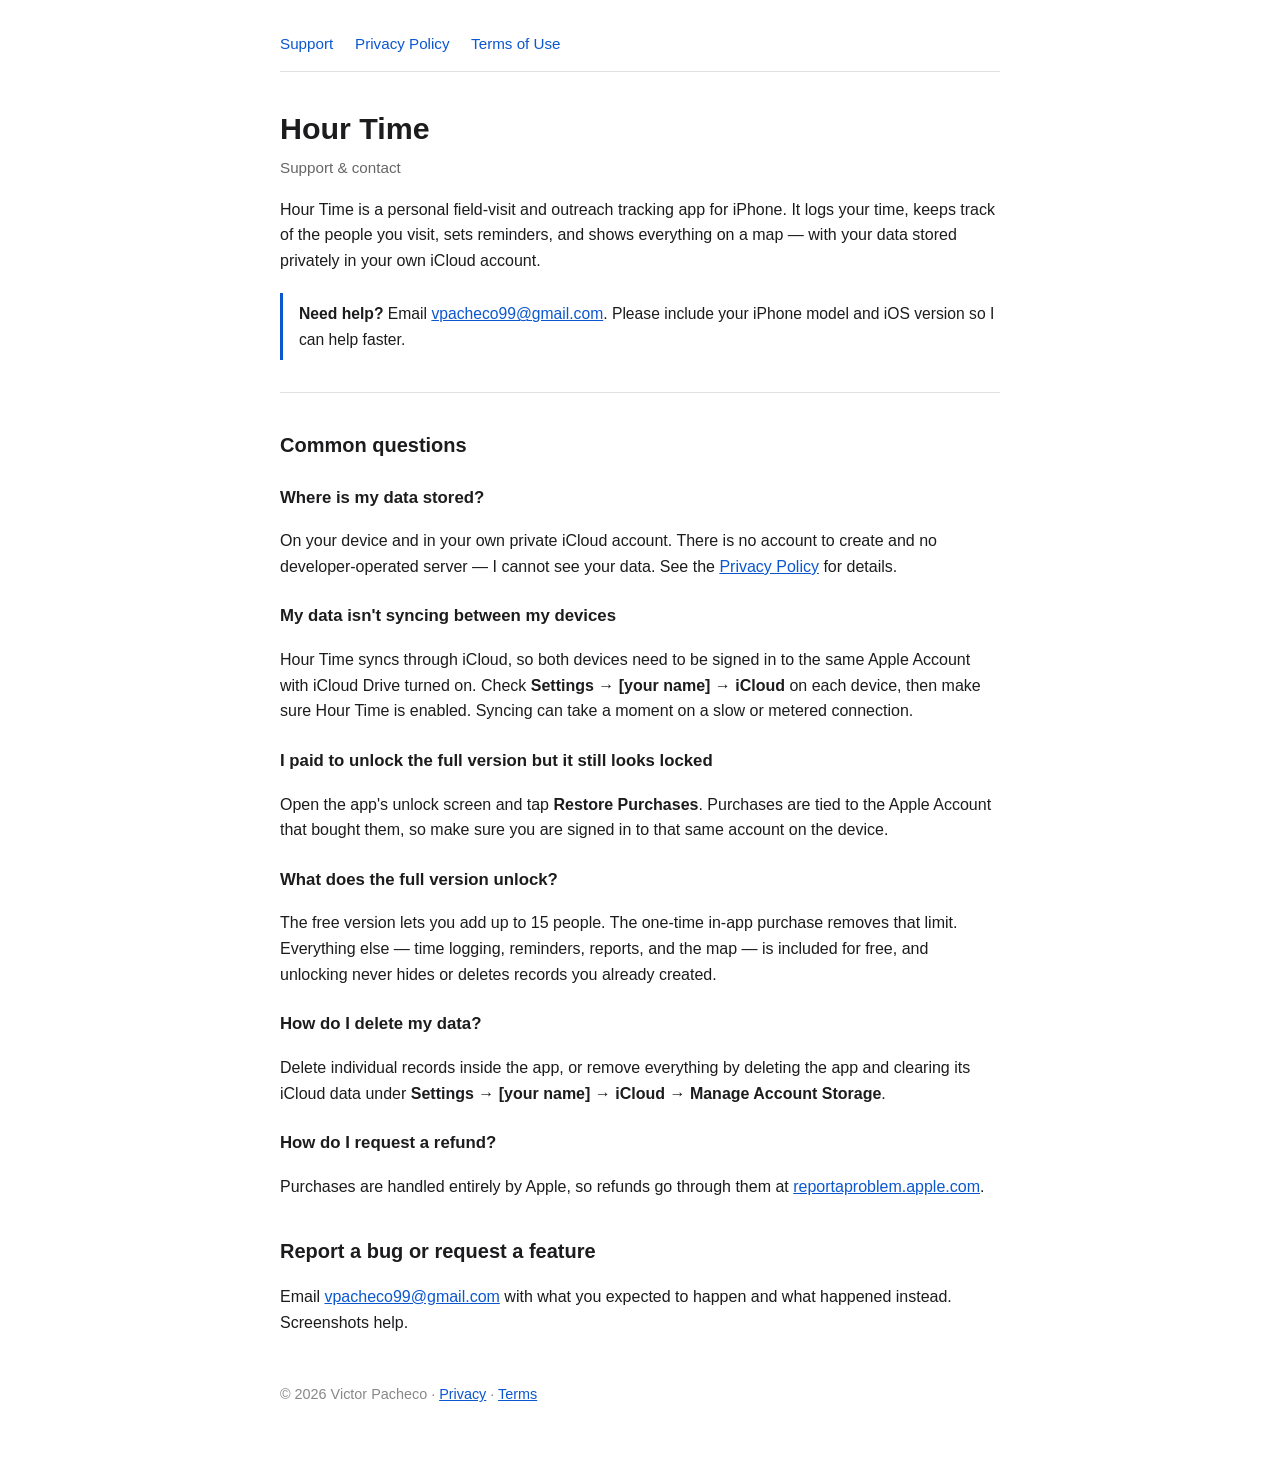
==== index.html @ 78f08866 "Add support, privacy, and terms pages for Hour Time Public pages served via GitHub Pages so the App " ====
<!DOCTYPE html>
<html lang="en">
<head>
<meta charset="utf-8">
<meta name="viewport" content="width=device-width, initial-scale=1">
<title>Hour Time — Support</title>
<link rel="stylesheet" href="style.css">
</head>
<body>

<nav>
  <a href="./">Support</a>
  <a href="privacy.html">Privacy Policy</a>
  <a href="terms.html">Terms of Use</a>
</nav>

<h1>Hour Time</h1>
<p class="meta">Support &amp; contact</p>

<p>
  Hour Time is a personal field-visit and outreach tracking app for iPhone. It logs your
  time, keeps track of the people you visit, sets reminders, and shows everything on a
  map — with your data stored privately in your own iCloud account.
</p>

<div class="callout">
  <strong>Need help?</strong> Email
  <a href="mailto:vpacheco99@gmail.com">vpacheco99@gmail.com</a>.
  Please include your iPhone model and iOS version so I can help faster.
</div>

<hr>

<h2>Common questions</h2>

<h3>Where is my data stored?</h3>
<p>
  On your device and in your own private iCloud account. There is no account to create
  and no developer-operated server — I cannot see your data. See the
  <a href="privacy.html">Privacy Policy</a> for details.
</p>

<h3>My data isn't syncing between my devices</h3>
<p>
  Hour Time syncs through iCloud, so both devices need to be signed in to the same Apple
  Account with iCloud Drive turned on. Check <strong>Settings &rarr; [your name] &rarr;
  iCloud</strong> on each device, then make sure Hour Time is enabled. Syncing can take a
  moment on a slow or metered connection.
</p>

<h3>I paid to unlock the full version but it still looks locked</h3>
<p>
  Open the app's unlock screen and tap <strong>Restore Purchases</strong>. Purchases are
  tied to the Apple Account that bought them, so make sure you are signed in to that same
  account on the device.
</p>

<h3>What does the full version unlock?</h3>
<p>
  The free version lets you add up to 15 people. The one-time in-app purchase removes
  that limit. Everything else — time logging, reminders, reports, and the map — is
  included for free, and unlocking never hides or deletes records you already created.
</p>

<h3>How do I delete my data?</h3>
<p>
  Delete individual records inside the app, or remove everything by deleting the app and
  clearing its iCloud data under <strong>Settings &rarr; [your name] &rarr; iCloud &rarr;
  Manage Account Storage</strong>.
</p>

<h3>How do I request a refund?</h3>
<p>
  Purchases are handled entirely by Apple, so refunds go through them at
  <a href="https://reportaproblem.apple.com">reportaproblem.apple.com</a>.
</p>

<h2>Report a bug or request a feature</h2>
<p>
  Email <a href="mailto:vpacheco99@gmail.com">vpacheco99@gmail.com</a> with what you
  expected to happen and what happened instead. Screenshots help.
</p>

<footer>
  &copy; 2026 Victor Pacheco &middot;
  <a href="privacy.html">Privacy</a> &middot;
  <a href="terms.html">Terms</a>
</footer>

</body>
</html>
---- style.css ----
:root { color-scheme: light dark; }
* { box-sizing: border-box; }
body {
  font-family: -apple-system, BlinkMacSystemFont, "Segoe UI", Roboto, Helvetica, Arial, sans-serif;
  line-height: 1.6;
  max-width: 760px;
  margin: 0 auto;
  padding: 2rem 1.25rem 4rem;
  color: #1c1c1e;
  background: #ffffff;
}
@media (prefers-color-scheme: dark) {
  body { color: #e6e6ea; background: #1c1c1e; }
  a { color: #6ea8fe; }
  hr { border-color: #38383a; }
  .meta { color: #9a9aa0; }
  code { background: #2c2c2e; }
  .callout { border-color: #6ea8fe; }
  nav { border-color: #38383a; }
}
h1 { font-size: 1.9rem; margin-bottom: 0.25rem; }
h2 { font-size: 1.25rem; margin-top: 2.25rem; }
h3 { font-size: 1.05rem; margin-top: 1.5rem; }
.meta { color: #666; font-size: 0.95rem; margin-top: 0; }
a { color: #0b57d0; }
hr { border: none; border-top: 1px solid #e2e2e6; margin: 2rem 0; }
ul { padding-left: 1.25rem; }
li { margin: 0.3rem 0; }
code { background: #f2f2f7; padding: 0.1rem 0.35rem; border-radius: 4px; font-size: 0.9em; }
.callout {
  border-left: 3px solid #0b57d0;
  padding: 0.5rem 0 0.5rem 1rem;
  margin: 1.25rem 0;
  font-size: 0.98rem;
}
nav {
  border-bottom: 1px solid #e2e2e6;
  padding-bottom: 0.9rem;
  margin-bottom: 2rem;
  font-size: 0.95rem;
}
nav a { margin-right: 1.1rem; text-decoration: none; }
nav a:hover { text-decoration: underline; }
footer { margin-top: 3rem; font-size: 0.9rem; color: #888; }
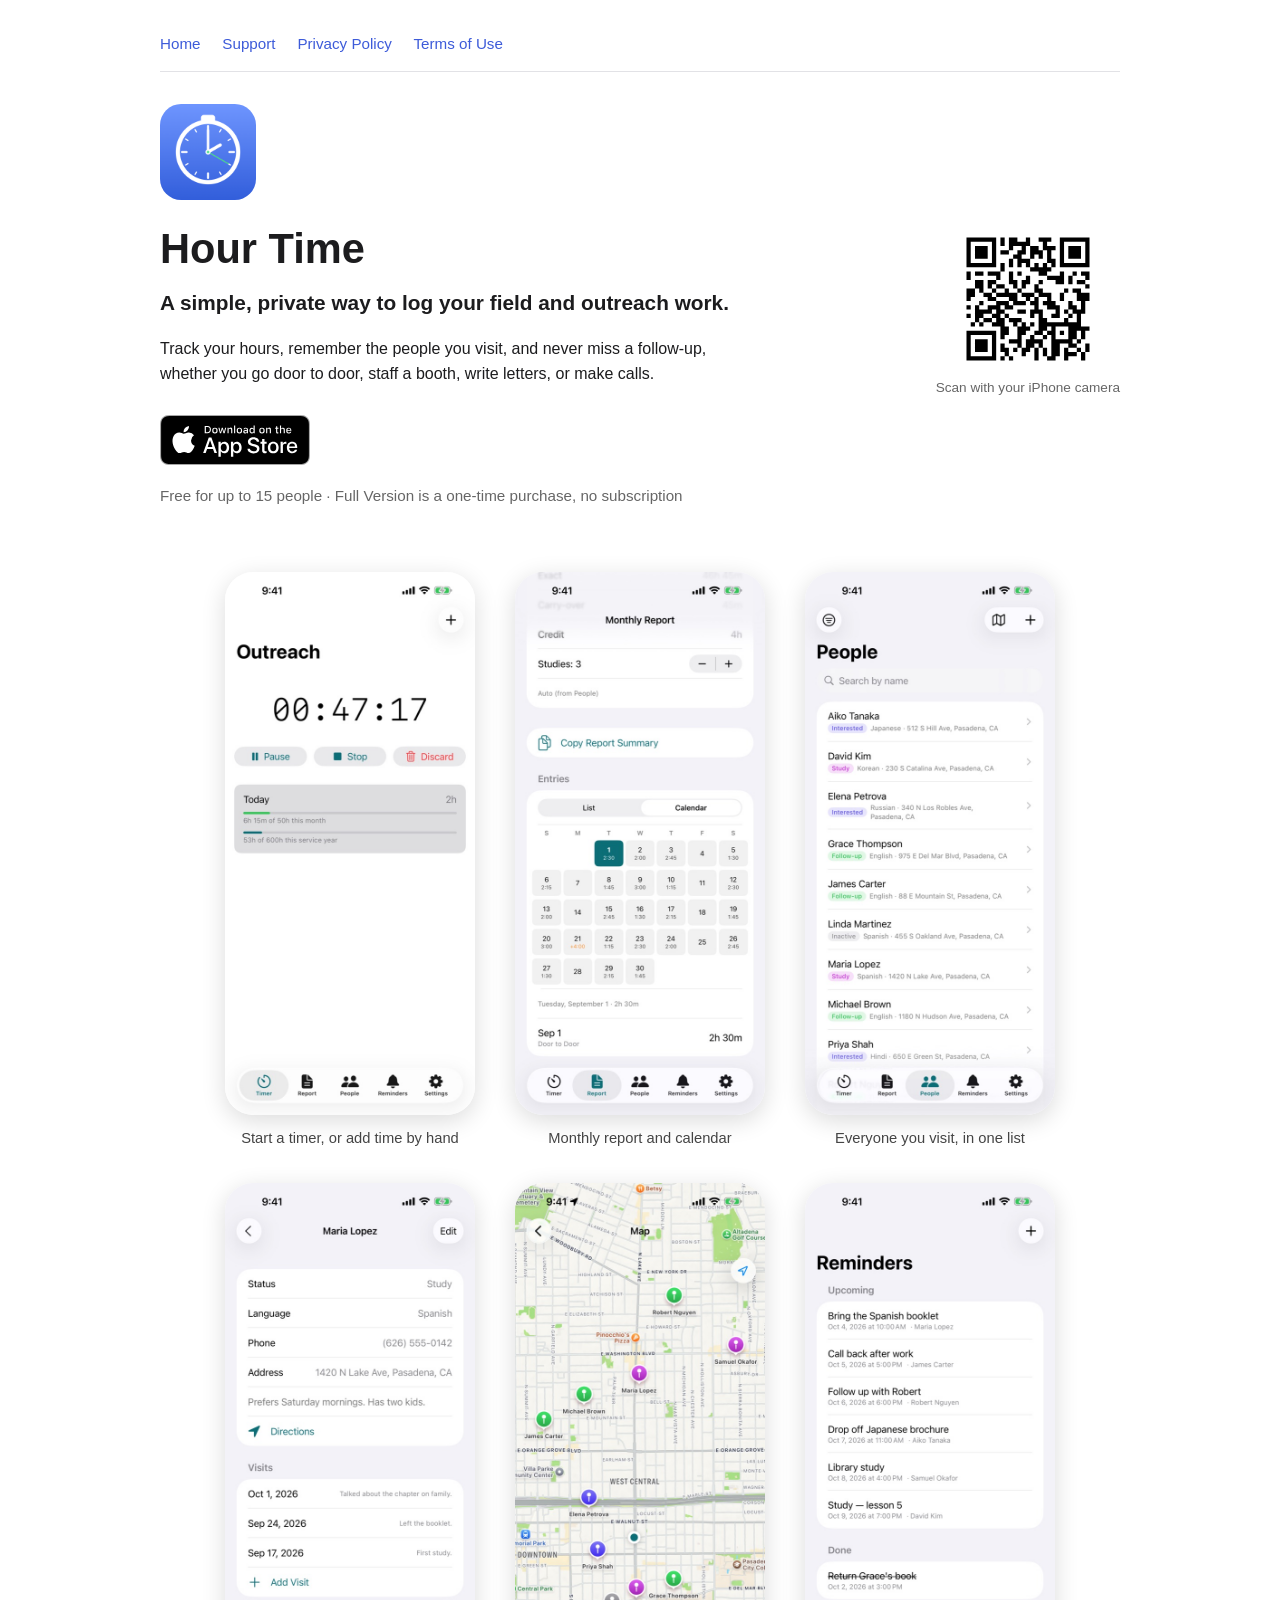
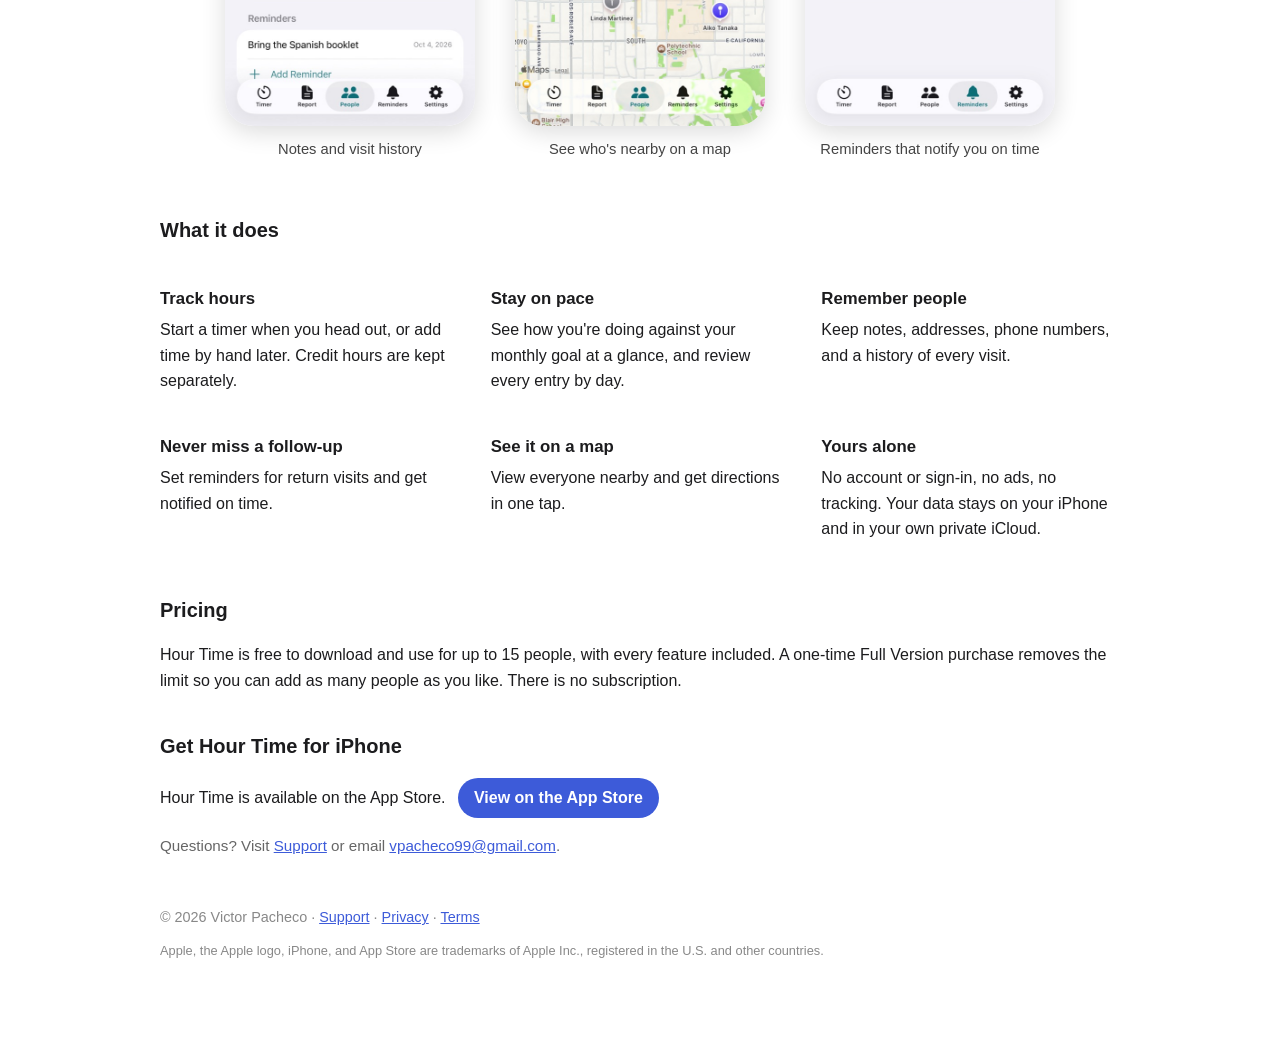
==== commit 49fde83f: "Add a home page with screenshots, App Store badge, and QR code The old index (support/FAQ) moves to " ====
--- a/index.html
+++ b/index.html
@@ -3,88 +3,142 @@
 <head>
 <meta charset="utf-8">
 <meta name="viewport" content="width=device-width, initial-scale=1">
-<title>Hour Time — Support</title>
+<title>Hour Time for iPhone — Outreach Log</title>
+<meta name="description" content="A simple, private way to log your field and outreach work. Track hours, remember the people you visit, and never miss a follow-up. Hour Time for iPhone is available on the App Store.">
+<meta name="apple-itunes-app" content="app-id=6784872252">
+<meta property="og:type" content="website">
+<meta property="og:title" content="Hour Time for iPhone — Outreach Log">
+<meta property="og:description" content="Track hours, remember the people you visit, and never miss a follow-up. Private, no ads, no account.">
+<meta property="og:url" content="https://cafeasp.github.io/hour-time-site/">
+<meta property="og:image" content="https://cafeasp.github.io/hour-time-site/images/icon.png">
 <link rel="stylesheet" href="style.css">
+<link rel="icon" type="image/png" href="images/favicon.png">
+<link rel="apple-touch-icon" href="apple-touch-icon.png">
 </head>
-<body>
+<body class="home">
 
 <nav>
-  <a href="./">Support</a>
+  <a href="./">Home</a>
+  <a href="support.html">Support</a>
   <a href="privacy.html">Privacy Policy</a>
   <a href="terms.html">Terms of Use</a>
 </nav>
 
-<h1>Hour Time</h1>
-<p class="meta">Support &amp; contact</p>
+<header class="hero">
+  <div class="hero-text">
+    <img class="app-icon" src="images/icon.png" width="96" height="96" alt="Hour Time app icon">
+    <h1>Hour Time</h1>
+    <p class="tagline">A simple, private way to log your field and outreach work.</p>
+    <p>
+      Track your hours, remember the people you visit, and never miss a follow-up,
+      whether you go door to door, staff a booth, write letters, or make calls.
+    </p>
+    <a class="badge" href="https://apps.apple.com/app/id6784872252">
+      <img src="images/download-on-the-app-store.svg" width="150" height="50"
+           alt="Download on the App Store">
+    </a>
+    <p class="price">Free for up to 15 people &middot; Full Version is a one-time purchase, no subscription</p>
+  </div>
+  <div class="qr">
+    <img src="images/qr-app-store.svg" width="140" height="140"
+         alt="QR code linking to Hour Time on the App Store">
+    <p>Scan with your iPhone camera</p>
+  </div>
+</header>
 
-<p>
-  Hour Time is a personal field-visit and outreach tracking app for iPhone. It logs your
-  time, keeps track of the people you visit, sets reminders, and shows everything on a
-  map — with your data stored privately in your own iCloud account.
-</p>
+<section class="gallery" aria-label="Screenshots">
+  <figure>
+    <img src="images/screen-timer.jpg" width="276" height="600" loading="lazy"
+         alt="Timer screen with a running outreach timer and this month's progress">
+    <figcaption>Start a timer, or add time by hand</figcaption>
+  </figure>
+  <figure>
+    <img src="images/screen-report.jpg" width="276" height="600" loading="lazy"
+         alt="Monthly report with total hours and a calendar of entries">
+    <figcaption>Monthly report and calendar</figcaption>
+  </figure>
+  <figure>
+    <img src="images/screen-people.jpg" width="276" height="600" loading="lazy"
+         alt="List of people with their status and last visit">
+    <figcaption>Everyone you visit, in one list</figcaption>
+  </figure>
+  <figure>
+    <img src="images/screen-person.jpg" width="276" height="600" loading="lazy"
+         alt="A person's details with notes, visit history and a reminder">
+    <figcaption>Notes and visit history</figcaption>
+  </figure>
+  <figure>
+    <img src="images/screen-map.jpg" width="276" height="600" loading="lazy"
+         alt="Map showing the people you visit as pins">
+    <figcaption>See who's nearby on a map</figcaption>
+  </figure>
+  <figure>
+    <img src="images/screen-reminders.jpg" width="276" height="600" loading="lazy"
+         alt="Upcoming reminders list">
+    <figcaption>Reminders that notify you on time</figcaption>
+  </figure>
+</section>
 
-<div class="callout">
-  <strong>Need help?</strong> Email
-  <a href="mailto:vpacheco99@gmail.com">vpacheco99@gmail.com</a>.
-  Please include your iPhone model and iOS version so I can help faster.
-</div>
+<section>
+  <h2>What it does</h2>
+  <div class="features">
+    <div>
+      <h3>Track hours</h3>
+      <p>Start a timer when you head out, or add time by hand later. Credit hours are kept separately.</p>
+    </div>
+    <div>
+      <h3>Stay on pace</h3>
+      <p>See how you're doing against your monthly goal at a glance, and review every entry by day.</p>
+    </div>
+    <div>
+      <h3>Remember people</h3>
+      <p>Keep notes, addresses, phone numbers, and a history of every visit.</p>
+    </div>
+    <div>
+      <h3>Never miss a follow-up</h3>
+      <p>Set reminders for return visits and get notified on time.</p>
+    </div>
+    <div>
+      <h3>See it on a map</h3>
+      <p>View everyone nearby and get directions in one tap.</p>
+    </div>
+    <div>
+      <h3>Yours alone</h3>
+      <p>No account or sign-in, no ads, no tracking. Your data stays on your iPhone and in your own private iCloud.</p>
+    </div>
+  </div>
+</section>
 
-<hr>
+<section>
+  <h2>Pricing</h2>
+  <p>
+    Hour Time is free to download and use for up to 15 people, with every feature included.
+    A one-time Full Version purchase removes the limit so you can add as many people as you
+    like. There is no subscription.
+  </p>
+</section>
 
-<h2>Common questions</h2>
-
-<h3>Where is my data stored?</h3>
-<p>
-  On your device and in your own private iCloud account. There is no account to create
-  and no developer-operated server — I cannot see your data. See the
-  <a href="privacy.html">Privacy Policy</a> for details.
-</p>
-
-<h3>My data isn't syncing between my devices</h3>
-<p>
-  Hour Time syncs through iCloud, so both devices need to be signed in to the same Apple
-  Account with iCloud Drive turned on. Check <strong>Settings &rarr; [your name] &rarr;
-  iCloud</strong> on each device, then make sure Hour Time is enabled. Syncing can take a
-  moment on a slow or metered connection.
-</p>
-
-<h3>I paid to unlock the full version but it still looks locked</h3>
-<p>
-  Open the app's unlock screen and tap <strong>Restore Purchases</strong>. Purchases are
-  tied to the Apple Account that bought them, so make sure you are signed in to that same
-  account on the device.
-</p>
-
-<h3>What does the full version unlock?</h3>
-<p>
-  The free version lets you add up to 15 people. The one-time in-app purchase removes
-  that limit. Everything else — time logging, reminders, reports, and the map — is
-  included for free, and unlocking never hides or deletes records you already created.
-</p>
-
-<h3>How do I delete my data?</h3>
-<p>
-  Delete individual records inside the app, or remove everything by deleting the app and
-  clearing its iCloud data under <strong>Settings &rarr; [your name] &rarr; iCloud &rarr;
-  Manage Account Storage</strong>.
-</p>
-
-<h3>How do I request a refund?</h3>
-<p>
-  Purchases are handled entirely by Apple, so refunds go through them at
-  <a href="https://reportaproblem.apple.com">reportaproblem.apple.com</a>.
-</p>
-
-<h2>Report a bug or request a feature</h2>
-<p>
-  Email <a href="mailto:vpacheco99@gmail.com">vpacheco99@gmail.com</a> with what you
-  expected to happen and what happened instead. Screenshots help.
-</p>
+<section class="cta">
+  <h2>Get Hour Time for iPhone</h2>
+  <p>
+    Hour Time is available on the App Store.
+    <a class="button" href="https://apps.apple.com/app/id6784872252">View on the App Store</a>
+  </p>
+  <p class="meta">
+    Questions? Visit <a href="support.html">Support</a> or email
+    <a href="mailto:vpacheco99@gmail.com">vpacheco99@gmail.com</a>.
+  </p>
+</section>
 
 <footer>
   &copy; 2026 Victor Pacheco &middot;
+  <a href="support.html">Support</a> &middot;
   <a href="privacy.html">Privacy</a> &middot;
   <a href="terms.html">Terms</a>
+  <p class="legal">
+    Apple, the Apple logo, iPhone, and App Store are trademarks of Apple Inc.,
+    registered in the U.S. and other countries.
+  </p>
 </footer>
 
 </body>
--- a/style.css
+++ b/style.css
@@ -42,3 +42,49 @@
 nav a { margin-right: 1.1rem; text-decoration: none; }
 nav a:hover { text-decoration: underline; }
 footer { margin-top: 3rem; font-size: 0.9rem; color: #888; }
+
+/* Home page */
+body.home { max-width: 1000px; }
+.home a { color: #3d5bd9; }
+.hero { display: flex; gap: 2rem; align-items: center; justify-content: space-between; }
+.hero-text { max-width: 600px; }
+.app-icon { border-radius: 22%; display: block; margin-bottom: 1rem; }
+.hero h1 { font-size: 2.6rem; margin: 0; }
+.tagline { font-size: 1.3rem; font-weight: 600; margin: 0.25rem 0 0.75rem; }
+.badge { display: inline-block; margin: 0.75rem 0; padding: 0; }
+.badge img { display: block; height: 50px; width: auto; }
+.price { font-size: 0.95rem; color: #666; margin-top: 0; }
+.qr { text-align: center; flex-shrink: 0; }
+.qr img { background: #fff; border-radius: 12px; display: block; margin: 0 auto; }
+.qr p { font-size: 0.85rem; color: #666; margin: 0.5rem 0 0; }
+.gallery {
+  display: grid; grid-template-columns: repeat(3, minmax(0, 250px)); justify-content: center;
+  gap: 2rem 2.5rem; padding: 1.5rem 0.25rem 1rem; margin: 1.5rem 0 0;
+}
+.gallery figure { margin: 0; text-align: center; }
+.gallery img {
+  width: 100%; height: auto; display: block; border-radius: 28px;
+  box-shadow: 0 6px 24px rgba(0, 0, 0, 0.14);
+}
+.gallery figcaption { font-size: 0.92rem; margin-top: 0.75rem; color: #444; }
+.features { display: grid; grid-template-columns: repeat(auto-fit, minmax(260px, 1fr)); gap: 0 2rem; }
+.features h3 { margin-bottom: 0.25rem; }
+.features p { margin-top: 0; }
+.button {
+  display: inline-block; margin-left: 0.5rem; padding: 0.45rem 1rem; border-radius: 999px;
+  background: #3d5bd9; color: #fff !important; text-decoration: none; font-weight: 600;
+}
+.legal { font-size: 0.8rem; margin-top: 0.75rem; }
+@media (prefers-color-scheme: dark) {
+  .home a { color: #8ea4ff; }
+  .button { background: #5b78f0; }
+  .price, .qr p, .gallery figcaption { color: #9a9aa0; }
+  .gallery img { box-shadow: 0 6px 24px rgba(0, 0, 0, 0.5); }
+}
+@media (max-width: 700px) {
+  .qr { display: none; }
+  .hero h1 { font-size: 2.1rem; }
+  .gallery { display: flex; gap: 1.25rem; overflow-x: auto; scroll-snap-type: x mandatory; }
+  .gallery figure { flex: 0 0 auto; width: 200px; scroll-snap-align: start; }
+  .button { margin: 0.5rem 0 0; }
+}
